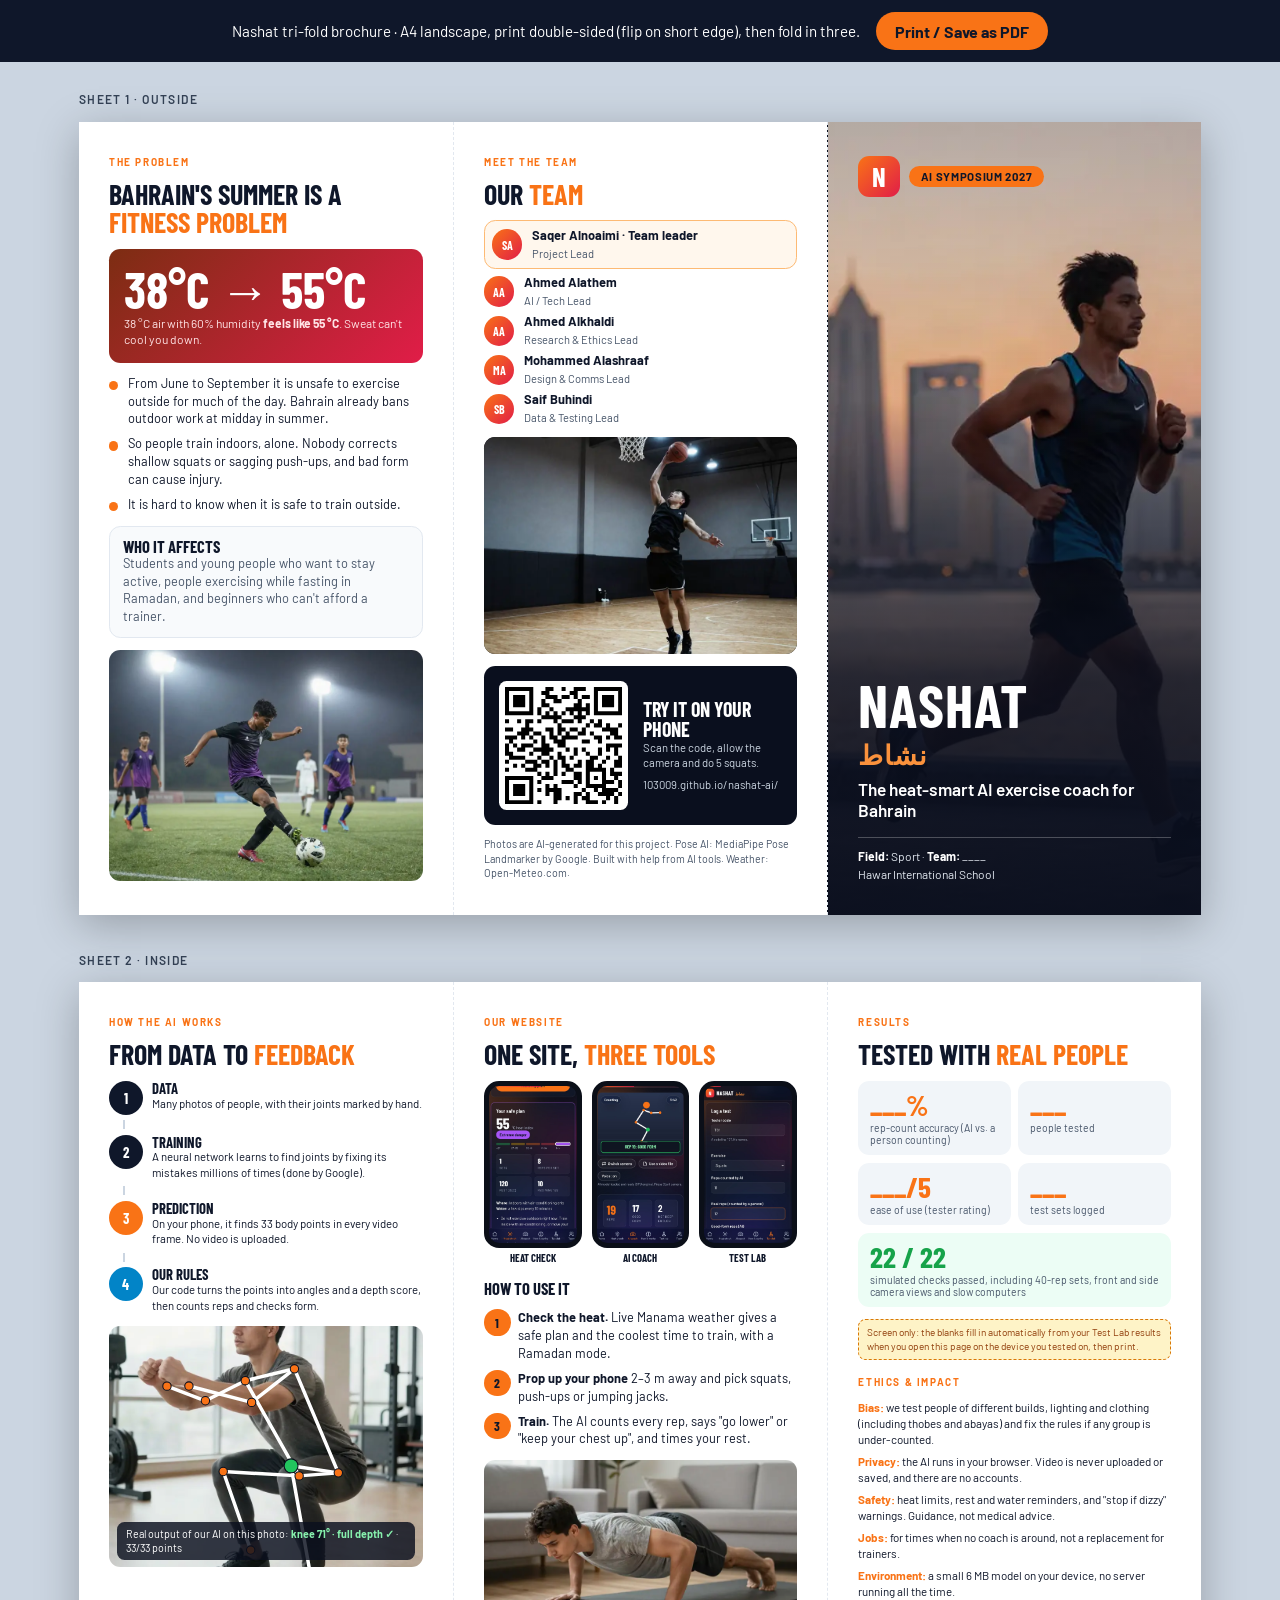
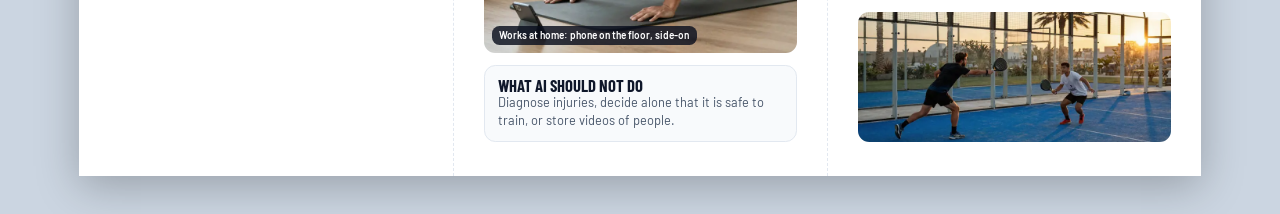
==== brochure.html @ 98984a93 "Add the tri-fold A4 brochure (printable page + PDF) and refresh app screenshots Co-Authored-By: Clau" ====
<!doctype html>
<html lang="en">
<head>
  <meta charset="utf-8">
  <meta name="viewport" content="width=device-width, initial-scale=1">
  <title>Nashat — tri-fold brochure (A4)</title>
  <link rel="icon" href="assets/icon.svg" type="image/svg+xml">
  <link rel="stylesheet" href="css/fonts.css?v=9">
  <style>
    /* Tri-fold A4 landscape: 2 sheets (outside + inside), 3 panels of 99 mm each */
    @page { size: A4 landscape; margin: 0; }
    :root { --o: #F97316; --o2: #FB923C; --g: #16A34A; --ink: #0F172A; --muted: #475569; --navy: #0A0F1E; --line: #E2E8F0; }
    * { box-sizing: border-box; }
    html, body { margin: 0; background: #CBD5E1; font-family: 'Barlow', Arial, sans-serif; color: var(--ink); -webkit-print-color-adjust: exact; print-color-adjust: exact; }
    .toolbar { position: sticky; top: 0; z-index: 5; display: flex; gap: 1rem; align-items: center; justify-content: center; flex-wrap: wrap; padding: 0.75rem; background: #0F172A; color: #fff; font-size: 0.95rem; }
    .toolbar button { background: var(--o); color: #0F172A; border: 0; border-radius: 999px; padding: 0.6rem 1.2rem; font: 700 1rem 'Barlow', Arial; cursor: pointer; }
    .sheet { width: 297mm; height: 210mm; margin: 10mm auto; background: #fff; display: grid; grid-template-columns: repeat(3, 99mm); overflow: hidden; box-shadow: 0 10px 40px rgba(0,0,0,.25); position: relative; }
    .sheet-label { width: 297mm; margin: 8mm auto -6mm; font: 600 12px 'Barlow', Arial; color: #334155; text-transform: uppercase; letter-spacing: .12em; }
    .panel { position: relative; padding: 9mm 8mm; height: 210mm; overflow: hidden; display: flex; flex-direction: column; gap: 3.2mm; }
    .panel + .panel { border-left: 0.3mm dashed #E2E8F0; }
    h1, h2, h3 { font-family: 'Barlow Condensed', 'Arial Narrow', Arial, sans-serif; margin: 0; line-height: 1.02; text-transform: uppercase; }
    h2 { font-size: 21pt; font-weight: 700; }
    h2 span { color: var(--o); }
    h3 { font-size: 12.5pt; font-weight: 700; }
    p, li { font-size: 9.6pt; line-height: 1.38; margin: 0; }
    .eyebrow { font: 700 7.5pt 'Barlow', Arial; letter-spacing: .16em; text-transform: uppercase; color: var(--o); }
    .muted { color: var(--muted); }
    .small { font-size: 8pt; }
    ul.ticks { list-style: none; padding: 0; margin: 0; display: grid; gap: 2mm; }
    ul.ticks li { padding-left: 5mm; position: relative; }
    ul.ticks li::before { content: ''; position: absolute; left: 0; top: 1.6mm; width: 2.4mm; height: 2.4mm; border-radius: 50%; background: var(--o); }
    .card { border: 0.3mm solid var(--line); border-radius: 3mm; padding: 3mm 3.5mm; background: #F8FAFC; }
    .photo { border-radius: 3mm; overflow: hidden; position: relative; background: #111; }
    .photo img { width: 100%; height: 100%; object-fit: cover; display: block; }

    /* front cover */
    .cover { background: var(--navy); color: #fff; padding: 0; }
    .cover .bg { position: absolute; inset: 0; }
    .cover .bg img { width: 100%; height: 100%; object-fit: cover; object-position: 62% 40%; }
    .cover .bg::after { content: ''; position: absolute; inset: 0; background: linear-gradient(180deg, rgba(10,15,30,.25) 0%, rgba(10,15,30,.1) 35%, rgba(10,15,30,.85) 70%, rgba(10,15,30,.97) 100%); }
    .cover .inner { position: relative; z-index: 1; height: 210mm; display: flex; flex-direction: column; justify-content: space-between; padding: 9mm 8mm; }
    .logo { display: flex; align-items: center; gap: 2.5mm; }
    .mark { width: 11mm; height: 11mm; border-radius: 3mm; display: grid; place-items: center; background: linear-gradient(135deg, #F97316, #E11D48); font: 700 20pt 'Barlow Condensed', Arial; color: #fff; }
    .cover h1 { font-size: 44pt; letter-spacing: .02em; }
    .cover h1 small { display: block; font: 600 20pt 'Barlow', Arial; color: var(--o2); text-transform: none; margin-top: 1mm; }
    .cover .tag { font: 600 13pt/1.25 'Barlow', Arial; margin-top: 2mm; }
    .cover .meta { display: grid; gap: 1mm; font-size: 9pt; color: #E2E8F0; margin-top: 4mm; border-top: 0.3mm solid rgba(255,255,255,.25); padding-top: 3mm; }
    .cover .meta b { color: #fff; }
    .pill { display: inline-block; background: var(--o); color: #0F172A; border-radius: 99px; padding: 1mm 3mm; font: 700 8.5pt 'Barlow', Arial; text-transform: uppercase; letter-spacing: .06em; }

    /* problem */
    .big-heat { background: linear-gradient(135deg, #7C2D12, #E11D48); color: #fff; border-radius: 3mm; padding: 4mm; }
    .big-heat .n { font: 700 38pt/1 'Barlow Condensed', Arial; }
    .big-heat p { font-size: 9pt; color: #FFE4E6; }

    /* back: team + QR */
    .team { display: grid; gap: 1.6mm; }
    .member { display: grid; grid-template-columns: 8mm 1fr; gap: 2.5mm; align-items: center; }
    .av { width: 8mm; height: 8mm; border-radius: 50%; display: grid; place-items: center; font: 700 9pt 'Barlow Condensed', Arial; color: #fff; background: linear-gradient(135deg, #F97316, #E11D48); }
    .member b { font-size: 9.6pt; display: block; line-height: 1.1; }
    .member span { font-size: 8.4pt; color: var(--muted); }
    .member.lead { background: #FFF7ED; border: 0.3mm solid #FDBA74; border-radius: 3mm; padding: 1.8mm; }
    .qr-wrap { display: grid; grid-template-columns: 34mm 1fr; gap: 4mm; align-items: center; background: var(--navy); color: #fff; border-radius: 3mm; padding: 4mm; }
    .qr { background: #fff; border-radius: 2mm; padding: 1.5mm; width: 34mm; height: 34mm; }
    .qr svg { width: 100%; height: 100%; display: block; }
    .qr-wrap h3 { color: #fff; font-size: 15pt; }
    .qr-wrap p { color: #CBD5E1; font-size: 8.5pt; }
    #qr-url { word-break: break-all; }

    /* how the AI works */
    .flow { display: grid; gap: 1.4mm; }
    .step { display: grid; grid-template-columns: 9mm 1fr; gap: 2.5mm; align-items: start; }
    .step .num { width: 9mm; height: 9mm; border-radius: 50%; display: grid; place-items: center; background: var(--ink); color: #fff; font: 700 11pt 'Barlow Condensed', Arial; }
    .step.ai .num { background: var(--o); }
    .step.rules .num { background: #0284C7; }
    .step h3 { font-size: 11pt; }
    .step p { font-size: 8.6pt; }
    .arrow { margin-left: 3.6mm; height: 2.4mm; border-left: 0.6mm solid #CBD5E1; }
    .pose { height: 64mm; }
    .cap-mini { position: absolute; left: 2mm; bottom: 2mm; background: rgba(10,15,30,.82); color: #fff; border-radius: 2mm; padding: 1mm 2mm; font-size: 7.5pt; font-weight: 600; }
    .pose svg { position: absolute; inset: 0; width: 100%; height: 100%; }
    .pose .cap { position: absolute; left: 2mm; right: 2mm; bottom: 2mm; background: rgba(10,15,30,.82); color: #fff; border-radius: 2mm; padding: 1.5mm 2.5mm; font-size: 8pt; }
    .pose .cap b { color: #86EFAC; }

    /* app */
    .phones { display: grid; grid-template-columns: repeat(3, 1fr); gap: 2.5mm; }
    .phone { border: 1.4mm solid #0B0F18; border-radius: 4mm; overflow: hidden; aspect-ratio: 585 / 996; background: #0B0F18; }
    .phone img { width: 100%; height: 100%; object-fit: cover; object-position: top; display: block; }
    .phone-cap { font: 700 8pt 'Barlow Condensed', Arial; text-transform: uppercase; text-align: center; margin-top: 1mm; }
    ol.how { padding-left: 0; margin: 0; list-style: none; counter-reset: s; display: grid; gap: 2mm; }
    ol.how li { counter-increment: s; display: grid; grid-template-columns: 7mm 1fr; gap: 2mm; align-items: start; }
    ol.how li::before { content: counter(s); width: 7mm; height: 7mm; border-radius: 50%; background: var(--o); color: #0F172A; display: grid; place-items: center; font: 700 10pt 'Barlow Condensed', Arial; }

    /* results + ethics */
    .stats { display: grid; grid-template-columns: 1fr 1fr; gap: 2mm; }
    .stat { border-radius: 3mm; padding: 2.5mm 3mm; background: #F1F5F9; }
    .stat .v { font: 700 22pt/1 'Barlow Condensed', Arial; color: var(--o); }
    .stat .k { font-size: 7.8pt; color: var(--muted); margin-top: 0.6mm; }
    .stat.sim { grid-column: span 2; background: #ECFDF5; }
    .stat.sim .v { color: var(--g); }
    .ethics { display: grid; gap: 1.6mm; }
    .ethics p { font-size: 8.7pt; }
    .ethics b { color: var(--o); }
    .fill-note { display: none; }
    @media screen { .fill-note { display: block; background: #FEF3C7; border: 0.3mm dashed #D97706; color: #92400E; border-radius: 2mm; padding: 1.5mm 2mm; font-size: 7.5pt; } }

    @media print {
      html, body { background: #fff; }
      .toolbar, .sheet-label { display: none; }
      .sheet { margin: 0; box-shadow: none; page-break-after: always; break-after: page; }
      .panel + .panel { border-left: 0; }
    }
  </style>
</head>
<body>
  <div class="toolbar">
    <span>Nashat tri-fold brochure · A4 landscape, print double-sided (flip on short edge), then fold in three.</span>
    <button type="button" onclick="window.print()">Print / Save as PDF</button>
  </div>

  <!-- ═══════════ SHEET 1: OUTSIDE ═══════════ -->
  <div class="sheet-label">Sheet 1 · outside</div>
  <section class="sheet">
    <!-- inner flap: the problem -->
    <div class="panel">
      <span class="eyebrow">The problem</span>
      <h2>Bahrain's summer is a <span>fitness problem</span></h2>
      <div class="big-heat">
        <div class="n"><span id="hi-air">38</span>°C → <span id="hi-out">55</span>°C</div>
        <p>38 °C air with 60% humidity <b>feels like <span id="hi-out2">55</span> °C</b>. Sweat can't cool you down.</p>
      </div>
      <ul class="ticks">
        <li>From June to September it is unsafe to exercise outside for much of the day. Bahrain already bans outdoor work at midday in summer.</li>
        <li>So people train indoors, alone. Nobody corrects shallow squats or sagging push-ups, and bad form can cause injury.</li>
        <li>It is hard to know when it is safe to train outside.</li>
      </ul>
      <div class="card">
        <h3>Who it affects</h3>
        <p class="muted">Students and young people who want to stay active, people exercising while fasting in Ramadan, and beginners who can't afford a trainer.</p>
      </div>
      <div class="photo" style="flex:1; min-height:30mm"><img src="assets/photos/football-sm.webp" alt=""></div>
    </div>

    <!-- back panel: team + QR -->
    <div class="panel">
      <span class="eyebrow">Meet the team</span>
      <h2>Our <span>team</span><span id="team-no"></span></h2>
      <div class="team" id="team"></div>
      <div class="photo" style="flex:1; min-height:20mm"><img src="assets/photos/basketball-sm.webp" alt="" style="object-position:50% 30%"></div>
      <div class="qr-wrap">
        <div class="qr" id="qr"></div>
        <div>
          <h3>Try it on your phone</h3>
          <p>Scan the code, allow the camera and do 5 squats.</p>
          <p id="qr-url" style="margin-top:1.5mm"></p>
        </div>
      </div>
      <p class="small muted">Photos are AI-generated for this project. Pose AI: MediaPipe Pose Landmarker by Google. Built with help from AI tools. Weather: Open-Meteo.com.</p>
    </div>

    <!-- front cover -->
    <div class="panel cover">
      <div class="bg"><img src="assets/photos/run.webp" alt=""></div>
      <div class="inner">
        <div class="logo"><div class="mark">N</div><span class="pill">AI Symposium 2027</span></div>
        <div>
          <h1>Nashat<small lang="ar">نشاط</small></h1>
          <p class="tag">The heat-smart AI exercise coach for Bahrain</p>
          <div class="meta">
            <span><b>Field:</b> Sport · <b>Team:</b> <span id="cover-team">____</span></span>
            <span>Hawar International School</span>
          </div>
        </div>
      </div>
    </div>
  </section>

  <!-- ═══════════ SHEET 2: INSIDE ═══════════ -->
  <div class="sheet-label">Sheet 2 · inside</div>
  <section class="sheet">
    <!-- how the AI works -->
    <div class="panel">
      <span class="eyebrow">How the AI works</span>
      <h2>From data to <span>feedback</span></h2>
      <div class="flow">
        <div class="step"><div class="num">1</div><div><h3>Data</h3><p>Many photos of people, with their joints marked by hand.</p></div></div>
        <div class="arrow"></div>
        <div class="step"><div class="num">2</div><div><h3>Training</h3><p>A neural network learns to find joints by fixing its mistakes millions of times (done by Google).</p></div></div>
        <div class="arrow"></div>
        <div class="step ai"><div class="num">3</div><div><h3>Prediction</h3><p>On your phone, it finds 33 body points in every video frame. No video is uploaded.</p></div></div>
        <div class="arrow"></div>
        <div class="step rules"><div class="num">4</div><div><h3>Our rules</h3><p>Our code turns the points into angles and a depth score, then counts reps and checks form.</p></div></div>
      </div>
      <div class="photo pose" id="pose">
        <img src="assets/photos/squat-sm.webp" alt="Athlete squatting with the AI's skeleton drawn on top">
        <svg id="pose-svg" aria-hidden="true"></svg>
        <div class="cap" id="pose-cap">Real output of our AI on this photo</div>
      </div>
    </div>

    <!-- the app -->
    <div class="panel">
      <span class="eyebrow">Our website</span>
      <h2>One site, <span>three tools</span></h2>
      <div class="phones">
        <div><div class="phone"><img src="assets/shots/heat.jpg" alt="Heat check screen"></div><div class="phone-cap">Heat check</div></div>
        <div><div class="phone"><img src="assets/shots/coach.jpg" alt="AI coach screen"></div><div class="phone-cap">AI coach</div></div>
        <div><div class="phone"><img src="assets/shots/lab.jpg" alt="Test lab screen"></div><div class="phone-cap">Test lab</div></div>
      </div>
      <h3 style="margin-top:1mm">How to use it</h3>
      <ol class="how">
        <li><p><b>Check the heat.</b> Live Manama weather gives a safe plan and the coolest time to train, with a Ramadan mode.</p></li>
        <li><p><b>Prop up your phone</b> 2–3 m away and pick squats, push-ups or jumping jacks.</p></li>
        <li><p><b>Train.</b> The AI counts every rep, says "go lower" or "keep your chest up", and times your rest.</p></li>
      </ol>
      <div class="photo" style="flex:1; min-height:20mm"><img src="assets/photos/pushup-sm.webp" alt="Push-ups at home with the phone on the floor filming"><div class="cap-mini">Works at home: phone on the floor, side-on</div></div>
      <div class="card">
        <h3>What AI should NOT do</h3>
        <p class="muted">Diagnose injuries, decide alone that it is safe to train, or store videos of people.</p>
      </div>
    </div>

    <!-- results + ethics -->
    <div class="panel">
      <span class="eyebrow">Results</span>
      <h2>Tested with <span>real people</span></h2>
      <div class="stats" id="stats">
        <div class="stat"><div class="v" id="r-acc">___%</div><div class="k">rep-count accuracy (AI vs. a person counting)</div></div>
        <div class="stat"><div class="v" id="r-people">___</div><div class="k">people tested</div></div>
        <div class="stat"><div class="v" id="r-ease">___/5</div><div class="k">ease of use (tester rating)</div></div>
        <div class="stat"><div class="v" id="r-tests">___</div><div class="k">test sets logged</div></div>
        <div class="stat sim"><div class="v">22 / 22</div><div class="k">simulated checks passed, including 40-rep sets, front and side camera views and slow computers</div></div>
      </div>
      <p class="fill-note" id="fill-note">Screen only: the blanks fill in automatically from your Test Lab results when you open this page on the device you tested on, then print.</p>
      <span class="eyebrow" style="margin-top:1mm">Ethics &amp; impact</span>
      <div class="ethics">
        <p><b>Bias:</b> we test people of different builds, lighting and clothing (including thobes and abayas) and fix the rules if any group is under-counted.</p>
        <p><b>Privacy:</b> the AI runs in your browser. Video is never uploaded or saved, and there are no accounts.</p>
        <p><b>Safety:</b> heat limits, rest and water reminders, and "stop if dizzy" warnings. Guidance, not medical advice.</p>
        <p><b>Jobs:</b> for times when no coach is around, not a replacement for trainers.</p>
        <p><b>Environment:</b> a small 6 MB model on your device, no server running all the time.</p>
      </div>
      <div class="photo" style="flex:1; min-height:16mm"><img src="assets/photos/padel-sm.webp" alt=""></div>
    </div>
  </section>

  <script type="module">
    import { CONFIG } from './js/config.js?v=9';
    import { heatIndexC } from './js/heat.js?v=9';
    import { load } from './js/store.js?v=9';
    import { PHOTO_POSES } from './js/photo-poses.js?v=9';
    import { angleAt } from './js/exercises.js?v=9';
    import qrcode from './vendor/qrcode.mjs';

    const $ = (s) => document.querySelector(s);
    const esc = (t) => String(t).replace(/[&<>"]/g, (c) => ({ '&': '&amp;', '<': '&lt;', '>': '&gt;', '"': '&quot;' }[c]));

    // heat example from the real formula
    const hi = Math.round(heatIndexC(38, 60));
    $('#hi-out').textContent = hi; $('#hi-out2').textContent = hi;

    // team
    if (CONFIG.teamNumber) { $('#team-no').textContent = ' · ' + CONFIG.teamNumber; $('#cover-team').textContent = CONFIG.teamNumber; }
    const initials = (n) => n.split(/\s+/).map((p) => p[0]).slice(0, 2).join('').toUpperCase();
    $('#team').innerHTML = CONFIG.team.map((m) => `
      <div class="member${m.leader ? ' lead' : ''}"><div class="av">${esc(initials(m.name))}</div>
      <div><b>${esc(m.name)}${m.leader ? ' · Team leader' : ''}</b><span>${esc(m.role)}</span></div></div>`).join('');

    // QR code (vector, crisp in print)
    const url = CONFIG.siteUrl || new URL('./', location.href).href;
    const qr = qrcode(0, 'M'); qr.addData(url); qr.make();
    $('#qr').innerHTML = qr.createSvgTag({ cellSize: 4, margin: 0, scalable: true });
    $('#qr-url').textContent = url.replace(/^https?:\/\//, '');

    // real AI skeleton on the squat photo
    const { w, h, pts } = PHOTO_POSES.squat;
    const P = (i) => ({ x: pts[i][0] * w, y: pts[i][1] * h });
    const ok = (i) => pts[i][2] > 0.5;
    const BONES = [[11, 12], [11, 13], [13, 15], [12, 14], [14, 16], [11, 23], [12, 24], [23, 24], [23, 25], [25, 27], [24, 26], [26, 28]];
    const side = [23, 25, 27].reduce((a, i) => a + pts[i][2], 0) >= [24, 26, 28].reduce((a, i) => a + pts[i][2], 0) ? [23, 25, 27] : [24, 26, 28];
    const knee = angleAt(P(side[0]), P(side[1]), P(side[2]));
    const svg = $('#pose-svg');
    svg.setAttribute('viewBox', `0 0 ${w} ${h}`);
    svg.setAttribute('preserveAspectRatio', 'xMidYMid slice');
    svg.innerHTML = BONES.filter(([a, b]) => ok(a) && ok(b)).map(([a, b]) => `<line x1="${P(a).x}" y1="${P(a).y}" x2="${P(b).x}" y2="${P(b).y}" stroke="#fff" stroke-width="${w / 90}" stroke-linecap="round"/>`).join('')
      + [11, 12, 13, 14, 15, 16, 23, 24, 25, 26, 27, 28].filter(ok).map((i) => `<circle cx="${P(i).x}" cy="${P(i).y}" r="${i === side[1] ? w / 45 : w / 75}" fill="${i === side[1] ? '#22C55E' : '#F97316'}" stroke="#0A0F1E" stroke-width="${w / 300}"/>`).join('');
    $('#pose-cap').innerHTML = `Real output of our AI on this photo: <b>knee ${Math.round(knee)}° · full depth ✓</b> · 33/33 points`;

    // results from the Test Lab (only real data; blanks otherwise)
    const tests = load('tests', []);
    if (tests.length) {
      const real = tests.reduce((s, t) => s + t.realReps, 0);
      const err = tests.reduce((s, t) => s + Math.abs(t.aiReps - t.realReps), 0);
      if (real > 0) $('#r-acc').textContent = Math.round(Math.max(0, 1 - err / real) * 100) + '%';
      $('#r-people').textContent = new Set(tests.map((t) => String(t.tester).toUpperCase())).size;
      $('#r-tests').textContent = tests.length;
      const ease = tests.map((t) => t.ease).filter(Boolean);
      if (ease.length) $('#r-ease').textContent = (ease.reduce((a, b) => a + b, 0) / ease.length).toFixed(1) + '/5';
      $('#fill-note').textContent = `Screen only: filled in from ${tests.length} Test Lab result${tests.length > 1 ? 's' : ''} saved on this device.`;
    }
  </script>
</body>
</html>
---- css/fonts.css ----
/* Barlow & Barlow Condensed (SIL Open Font License), self-hosted so the site works offline */
@font-face { font-family: 'Barlow'; font-style: normal; font-weight: 400; font-display: swap; src: url('../assets/fonts/barlow-latin-400-normal.woff2') format('woff2'); }
@font-face { font-family: 'Barlow'; font-style: normal; font-weight: 500; font-display: swap; src: url('../assets/fonts/barlow-latin-500-normal.woff2') format('woff2'); }
@font-face { font-family: 'Barlow'; font-style: normal; font-weight: 600; font-display: swap; src: url('../assets/fonts/barlow-latin-600-normal.woff2') format('woff2'); }
@font-face { font-family: 'Barlow'; font-style: normal; font-weight: 700; font-display: swap; src: url('../assets/fonts/barlow-latin-700-normal.woff2') format('woff2'); }
@font-face { font-family: 'Barlow Condensed'; font-style: normal; font-weight: 500; font-display: swap; src: url('../assets/fonts/barlow-condensed-latin-500-normal.woff2') format('woff2'); }
@font-face { font-family: 'Barlow Condensed'; font-style: normal; font-weight: 600; font-display: swap; src: url('../assets/fonts/barlow-condensed-latin-600-normal.woff2') format('woff2'); }
@font-face { font-family: 'Barlow Condensed'; font-style: normal; font-weight: 700; font-display: swap; src: url('../assets/fonts/barlow-condensed-latin-700-normal.woff2') format('woff2'); }
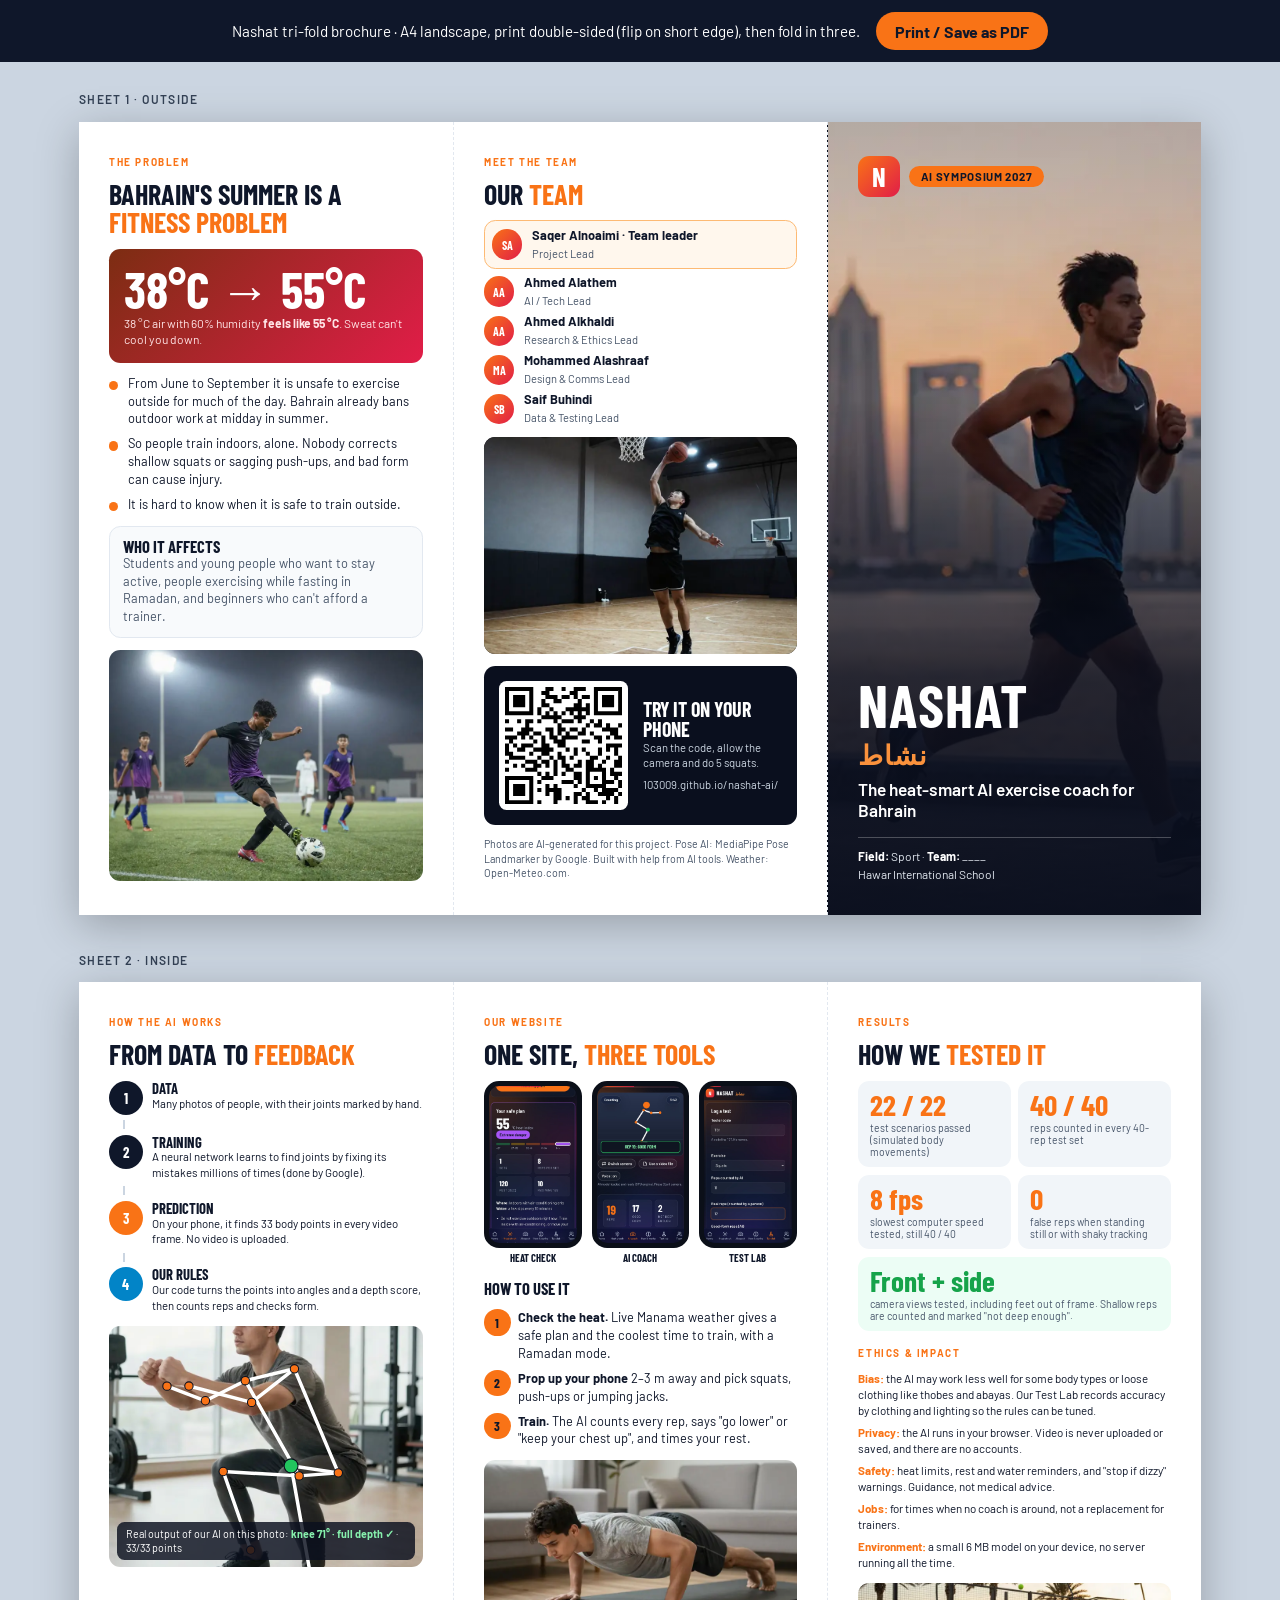
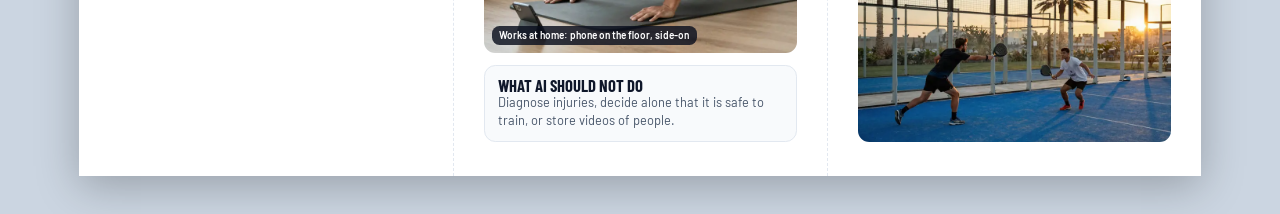
==== commit b6437d6d: "Brochure results: show real simulated test results; honest bias wording Co-Authored-By: Claude Opus " ====
--- a/brochure.html
+++ b/brochure.html
@@ -5,7 +5,7 @@
   <meta name="viewport" content="width=device-width, initial-scale=1">
   <title>Nashat — tri-fold brochure (A4)</title>
   <link rel="icon" href="assets/icon.svg" type="image/svg+xml">
-  <link rel="stylesheet" href="css/fonts.css?v=9">
+  <link rel="stylesheet" href="css/fonts.css?v=10">
   <style>
     /* Tri-fold A4 landscape: 2 sheets (outside + inside), 3 panels of 99 mm each */
     @page { size: A4 landscape; margin: 0; }
@@ -223,18 +223,19 @@
     <!-- results + ethics -->
     <div class="panel">
       <span class="eyebrow">Results</span>
-      <h2>Tested with <span>real people</span></h2>
+      <h2>How we <span>tested it</span></h2>
       <div class="stats" id="stats">
-        <div class="stat"><div class="v" id="r-acc">___%</div><div class="k">rep-count accuracy (AI vs. a person counting)</div></div>
-        <div class="stat"><div class="v" id="r-people">___</div><div class="k">people tested</div></div>
-        <div class="stat"><div class="v" id="r-ease">___/5</div><div class="k">ease of use (tester rating)</div></div>
-        <div class="stat"><div class="v" id="r-tests">___</div><div class="k">test sets logged</div></div>
-        <div class="stat sim"><div class="v">22 / 22</div><div class="k">simulated checks passed, including 40-rep sets, front and side camera views and slow computers</div></div>
-      </div>
-      <p class="fill-note" id="fill-note">Screen only: the blanks fill in automatically from your Test Lab results when you open this page on the device you tested on, then print.</p>
+        <div class="stat"><div class="v">22 / 22</div><div class="k">test scenarios passed (simulated body movements)</div></div>
+        <div class="stat"><div class="v">40 / 40</div><div class="k">reps counted in every 40-rep test set</div></div>
+        <div class="stat"><div class="v">8 fps</div><div class="k">slowest computer speed tested, still 40 / 40</div></div>
+        <div class="stat"><div class="v">0</div><div class="k">false reps when standing still or with shaky tracking</div></div>
+        <div class="stat sim"><div class="v">Front + side</div><div class="k">camera views tested, including feet out of frame. Shallow reps are counted and marked "not deep enough".</div></div>
+        <div class="stat" id="user-acc" hidden><div class="v" id="r-acc"></div><div class="k">rep-count accuracy with real people</div></div>
+        <div class="stat" id="user-people" hidden><div class="v" id="r-people"></div><div class="k">people tested</div></div>
+      </div>
       <span class="eyebrow" style="margin-top:1mm">Ethics &amp; impact</span>
       <div class="ethics">
-        <p><b>Bias:</b> we test people of different builds, lighting and clothing (including thobes and abayas) and fix the rules if any group is under-counted.</p>
+        <p><b>Bias:</b> the AI may work less well for some body types or loose clothing like thobes and abayas. Our Test Lab records accuracy by clothing and lighting so the rules can be tuned.</p>
         <p><b>Privacy:</b> the AI runs in your browser. Video is never uploaded or saved, and there are no accounts.</p>
         <p><b>Safety:</b> heat limits, rest and water reminders, and "stop if dizzy" warnings. Guidance, not medical advice.</p>
         <p><b>Jobs:</b> for times when no coach is around, not a replacement for trainers.</p>
@@ -245,11 +246,11 @@
   </section>
 
   <script type="module">
-    import { CONFIG } from './js/config.js?v=9';
-    import { heatIndexC } from './js/heat.js?v=9';
-    import { load } from './js/store.js?v=9';
-    import { PHOTO_POSES } from './js/photo-poses.js?v=9';
-    import { angleAt } from './js/exercises.js?v=9';
+    import { CONFIG } from './js/config.js?v=10';
+    import { heatIndexC } from './js/heat.js?v=10';
+    import { load } from './js/store.js?v=10';
+    import { PHOTO_POSES } from './js/photo-poses.js?v=10';
+    import { angleAt } from './js/exercises.js?v=10';
     import qrcode from './vendor/qrcode.mjs';
 
     const $ = (s) => document.querySelector(s);
@@ -286,17 +287,14 @@
       + [11, 12, 13, 14, 15, 16, 23, 24, 25, 26, 27, 28].filter(ok).map((i) => `<circle cx="${P(i).x}" cy="${P(i).y}" r="${i === side[1] ? w / 45 : w / 75}" fill="${i === side[1] ? '#22C55E' : '#F97316'}" stroke="#0A0F1E" stroke-width="${w / 300}"/>`).join('');
     $('#pose-cap').innerHTML = `Real output of our AI on this photo: <b>knee ${Math.round(knee)}° · full depth ✓</b> · 33/33 points`;
 
-    // results from the Test Lab (only real data; blanks otherwise)
+    // real user tests from the Test Lab, only if they exist on this device
     const tests = load('tests', []);
-    if (tests.length) {
-      const real = tests.reduce((s, t) => s + t.realReps, 0);
-      const err = tests.reduce((s, t) => s + Math.abs(t.aiReps - t.realReps), 0);
-      if (real > 0) $('#r-acc').textContent = Math.round(Math.max(0, 1 - err / real) * 100) + '%';
-      $('#r-people').textContent = new Set(tests.map((t) => String(t.tester).toUpperCase())).size;
-      $('#r-tests').textContent = tests.length;
-      const ease = tests.map((t) => t.ease).filter(Boolean);
-      if (ease.length) $('#r-ease').textContent = (ease.reduce((a, b) => a + b, 0) / ease.length).toFixed(1) + '/5';
-      $('#fill-note').textContent = `Screen only: filled in from ${tests.length} Test Lab result${tests.length > 1 ? 's' : ''} saved on this device.`;
+    const real = tests.reduce((t, x) => t + x.realReps, 0);
+    if (tests.length && real > 0) {
+      const err = tests.reduce((t, x) => t + Math.abs(x.aiReps - x.realReps), 0);
+      $('#r-acc').textContent = Math.round(Math.max(0, 1 - err / real) * 100) + '%';
+      $('#r-people').textContent = new Set(tests.map((x) => String(x.tester).toUpperCase())).size;
+      $('#user-acc').hidden = false; $('#user-people').hidden = false;
     }
   </script>
 </body>
